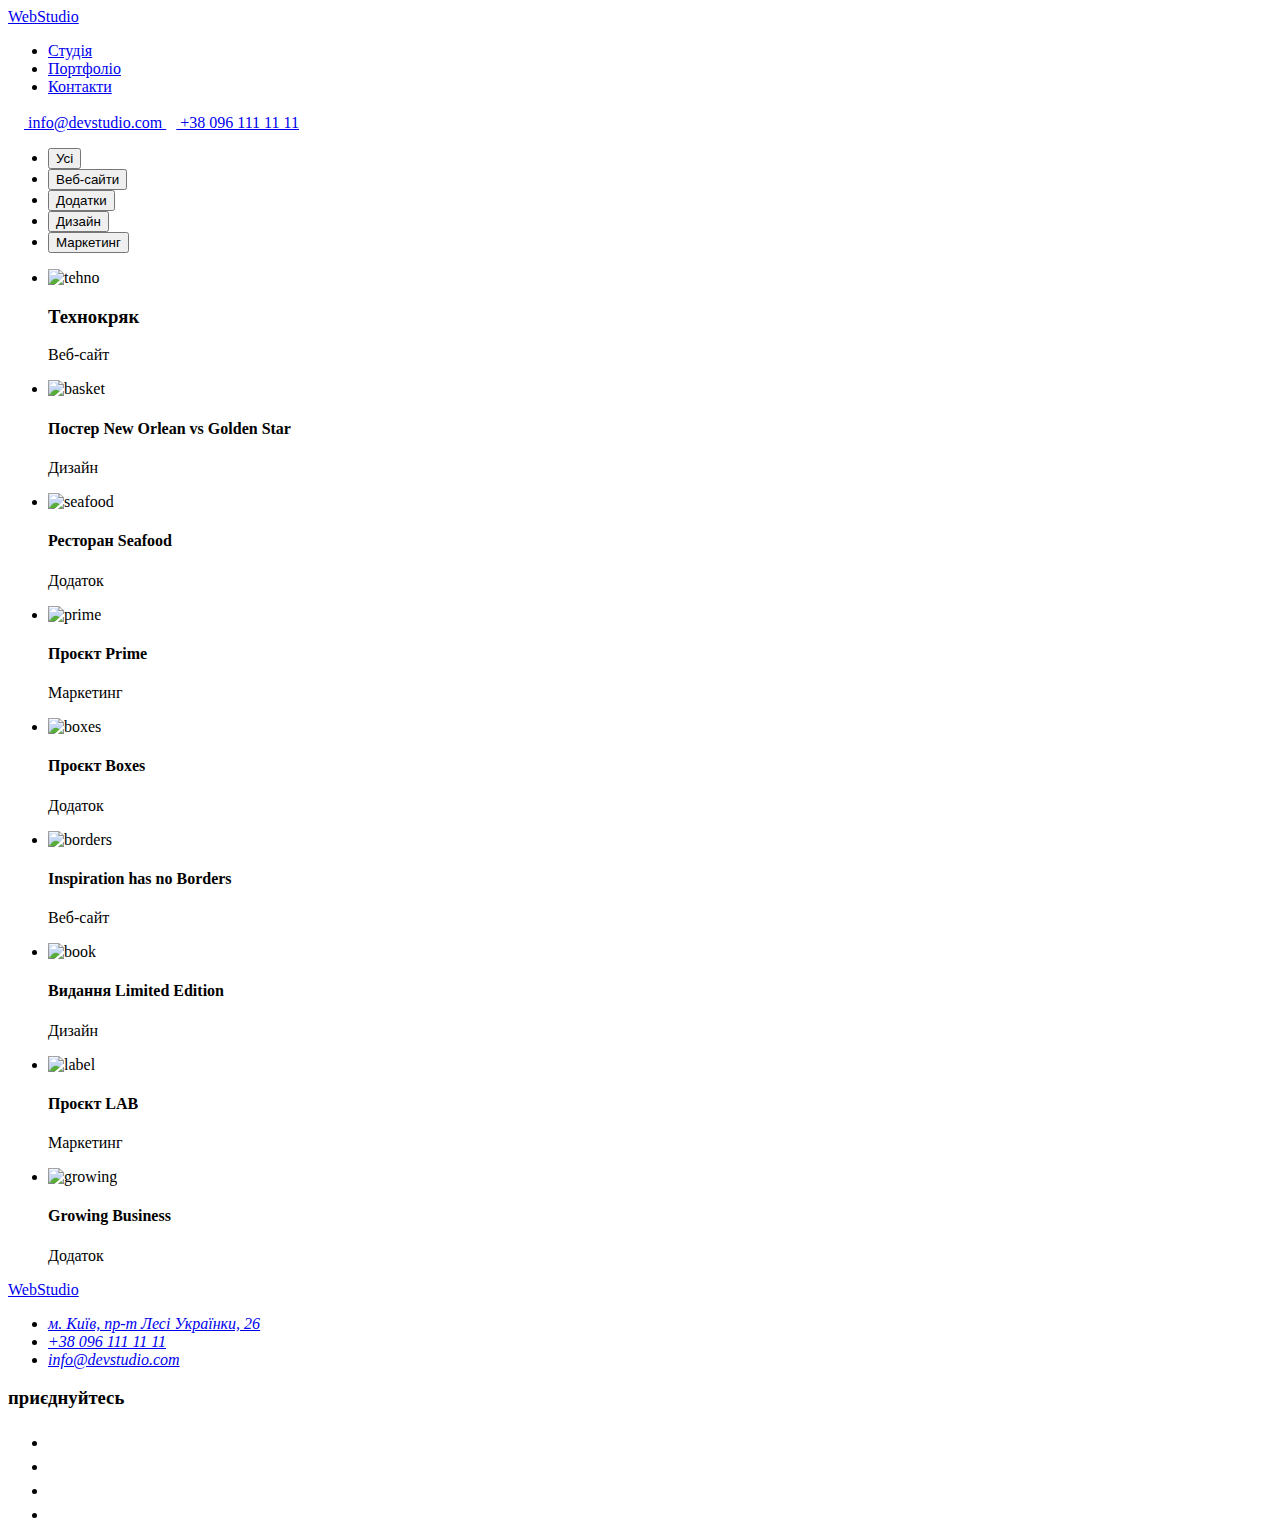
==== portfolio.html @ 0355d7f3 "Add files via upload" ====
<!DOCTYPE html>
<html lang="en">
  <head>
    <meta charset="UTF-8" />
    <meta http-equiv="X-UA-Compatible" content="IE=edge" />
    <meta name="viewport" content="width=device-width, initial-scale=1.0" />
    <title>Portfolio</title>
    <!--modern normalize-->
    <link
      rel="stylesheet"
      href="https://cdnjs.cloudflare.com/ajax/libs/modern-normalize/1.1.0/modern-normalize.min.css"
      integrity="sha512-wpPYUAdjBVSE4KJnH1VR1HeZfpl1ub8YT/NKx4PuQ5NmX2tKuGu6U/JRp5y+Y8XG2tV+wKQpNHVUX03MfMFn9Q=="
      crossorigin="anonymous"
      referrerpolicy="no-referrer" />
    <!-- <link rel="stylesheet" href="./css/normalize.css" /> -->

    <!--custom styles-->
    <link rel="stylesheet" href="./css/styles.css" />
    <!--fonts-family-->
    <link rel="preconnect" href="https://fonts.googleapis.com" />
    <link rel="preconnect" href="https://fonts.gstatic.com" crossorigin />
    <link
      href="https://fonts.googleapis.com/css2?family=Raleway:wght@700&family=Roboto:wght@400;500;700;900&display=swap"
      rel="stylesheet" />
  </head>
  <body>
    <!--шапка-->
    <header class="header">
      <div class="container">
        <div class="header-container">
          <a class="logo" href="index.html">Web<span class="logo-header">Studio</span></a>
          <nav>
            <ul class="nav-list">
              <li class="nav-item"><a href="./index.html" class="nav-link">Студія</a></li>
              <li class="nav-item">
                <a href="./portfolio.html" class="nav-link curent">Портфоліо</a>
              </li>
              <li class="nav-item"><a href="./index.html" class="nav-link">Контакти</a></li>
            </ul>
          </nav>
          <div class="header-group">
            <a href="info@devstudio.com" class="info">
              <svg class="header-logo" width="16" height="12">
                <use href="./img/symbol-defs.svg#icon-envelope"></use>
              </svg>

              info@devstudio.com
            </a>
            <a href="tel:+380961111111" class="tel">
              <svg class="header-logo" width="10" height="16">
                <use href="./img/symbol-defs.svg#icon-smartphone"></use>
              </svg>

              +38 096 111 11 11</a
            >
          </div>
        </div>
      </div>
    </header>

    <!--portfolio-->

    <main>
      <section class="section">
        <div class="container">
          <!-- <h1>filters</h1> -->
          <ul class="list-filters">
            <li><button type="button" class="portfolio-btn">Усі</button></li>
            <li><button type="button" class="portfolio-btn">Веб-сайти</button></li>
            <li><button type="button" class="portfolio-btn">Додатки</button></li>
            <li><button type="button" class="portfolio-btn">Дизайн</button></li>
            <li><button type="button" class="portfolio-btn">Маркетинг</button></li>
          </ul>
          <!-- <h2>portfolio</h2> -->
          <ul class="list-portfolio">
            <li>
              <div class="cards">
                <img src="./img/tehno.png" alt="tehno" />
                <div class="about-portfolio">
                  <h3 class="example">Технокряк</h3>
                  <p class="example-item">Веб-сайт</p>
                </div>
              </div>
            </li>
            <li>
              <div class="cards">
                <img src="./img/basket.png" alt="basket" />
                <div class="about-portfolio">
                  <h4 class="example">Постер New Orlean vs Golden Star</h4>
                  <p class="example-item">Дизайн</p>
                </div>
              </div>
            </li>
            <li>
              <div class="cards">
                <img src="./img/seafood.png" alt="seafood" />
                <div class="about-portfolio">
                  <h4 class="example">Ресторан Seafood</h4>
                  <p class="example-item">Додаток</p>
                </div>
              </div>
            </li>
            <li>
              <div class="cards">
                <img src="./img/prime.png" alt="prime" />
                <div class="about-portfolio">
                  <h4 class="example">Проєкт Prime</h4>
                  <p class="example-item">Маркетинг</p>
                </div>
              </div>
            </li>
            <li>
              <div class="cards">
                <img src="./img/boxes.png" alt="boxes" />
                <div class="about-portfolio">
                  <h4 class="example">Проєкт Boxes</h4>
                  <p class="example-item">Додаток</p>
                </div>
              </div>
            </li>
            <li>
              <div class="cards">
                <img src="./img/borders.png" alt="borders" />
                <div class="about-portfolio">
                  <h4 class="example">Inspiration has no Borders</h4>
                  <p class="example-item">Веб-сайт</p>
                </div>
              </div>
            </li>
            <li>
              <div class="cards">
                <img src="./img/book.png" alt="book" />
                <div class="about-portfolio">
                  <h4 class="example">Видання Limited Edition</h4>
                  <p class="example-item">Дизайн</p>
                </div>
              </div>
            </li>
            <li>
              <div class="cards">
                <img src="./img/label.png" alt="label" />
                <div class="about-portfolio">
                  <h4 class="example">Проєкт LAB</h4>
                  <p class="example-item">Маркетинг</p>
                </div>
              </div>
            </li>
            <li>
              <div class="cards">
                <img src="./img/growing.png" alt="growing" />
                <div class="about-portfolio">
                  <h4 class="example">Growing Business</h4>
                  <p class="example-item">Додаток</p>
                </div>
              </div>
            </li>
          </ul>
        </div>
      </section>
    </main>
    <!--на подвале-->
    <footer class="footer">
      <div class="join-items container">
        <div>
          <a class="footer-logo" href="index.html">Web<span class="logo-footer">Studio</span></a>
          <address>
            <ul class="footer-items">
              <li>
                <a
                  class="info-tel-ad"
                  href="https://goo.gl/maps/oGdaYsp25zFcmJvW9"
                  target="_blank"
                  rel="nofolow"
                  >м. Київ, пр-т Лесі Українки, 26</a
                >
              </li>
              <li>
                <a class="info-tel-footer" href="tel:+380961111111">+38 096 111 11 11</a>
              </li>
              <li>
                <a class="info-footer" href="info@devstudio.com">info@devstudio.com</a>
              </li>
            </ul>
          </address>
        </div>
        <div class="join">
          <h3 class="section-join">приєднуйтесь</h3>
          <ul class="sosials-footer">
            <li class="socials-item">
              <a
                class="sosials-link-footer"
                href="htpps://instagram.com"
                target="_blank"
                rel="nooper noreferrer"
                aria-label="Instagram icon">
                <svg class="sosials-icon" width="20" height="20">
                  <use href="./img/symbol-defs.svg#icon-instagram-2"></use>
                </svg>
              </a>
            </li>
            <li class="socials-item">
              <a
                class="sosials-link-footer"
                href="htpps://instagram.com"
                target="_blank"
                rel="nooper noreferrer"
                aria-label="Instagram icon">
                <svg class="sosials-icon" width="20" height="20">
                  <use href="./img/symbol-defs.svg#icon-twitter-1"></use>
                </svg>
              </a>
            </li>
            <li class="socials-item">
              <a
                class="sosials-link-footer"
                href="htpps://instagram.com"
                target="_blank"
                rel="nooper noreferrer"
                aria-label="Instagram icon">
                <svg class="sosials-icon" width="20" height="20">
                  <use href="./img/symbol-defs.svg#icon-facebook-1"></use>
                </svg>
              </a>
            </li>
            <li class="socials-item">
              <a
                class="sosials-link-footer"
                href="htpps://instagram.com"
                target="_blank"
                rel="nooper noreferrer"
                aria-label="Instagram icon">
                <svg class="sosials-icon" width="20" height="20">
                  <use href="./img/symbol-defs.svg#icon-linkedin-1"></use>
                </svg>
              </a>
            </li>
          </ul>
        </div>
      </div>
    </footer>
  </body>
</html>
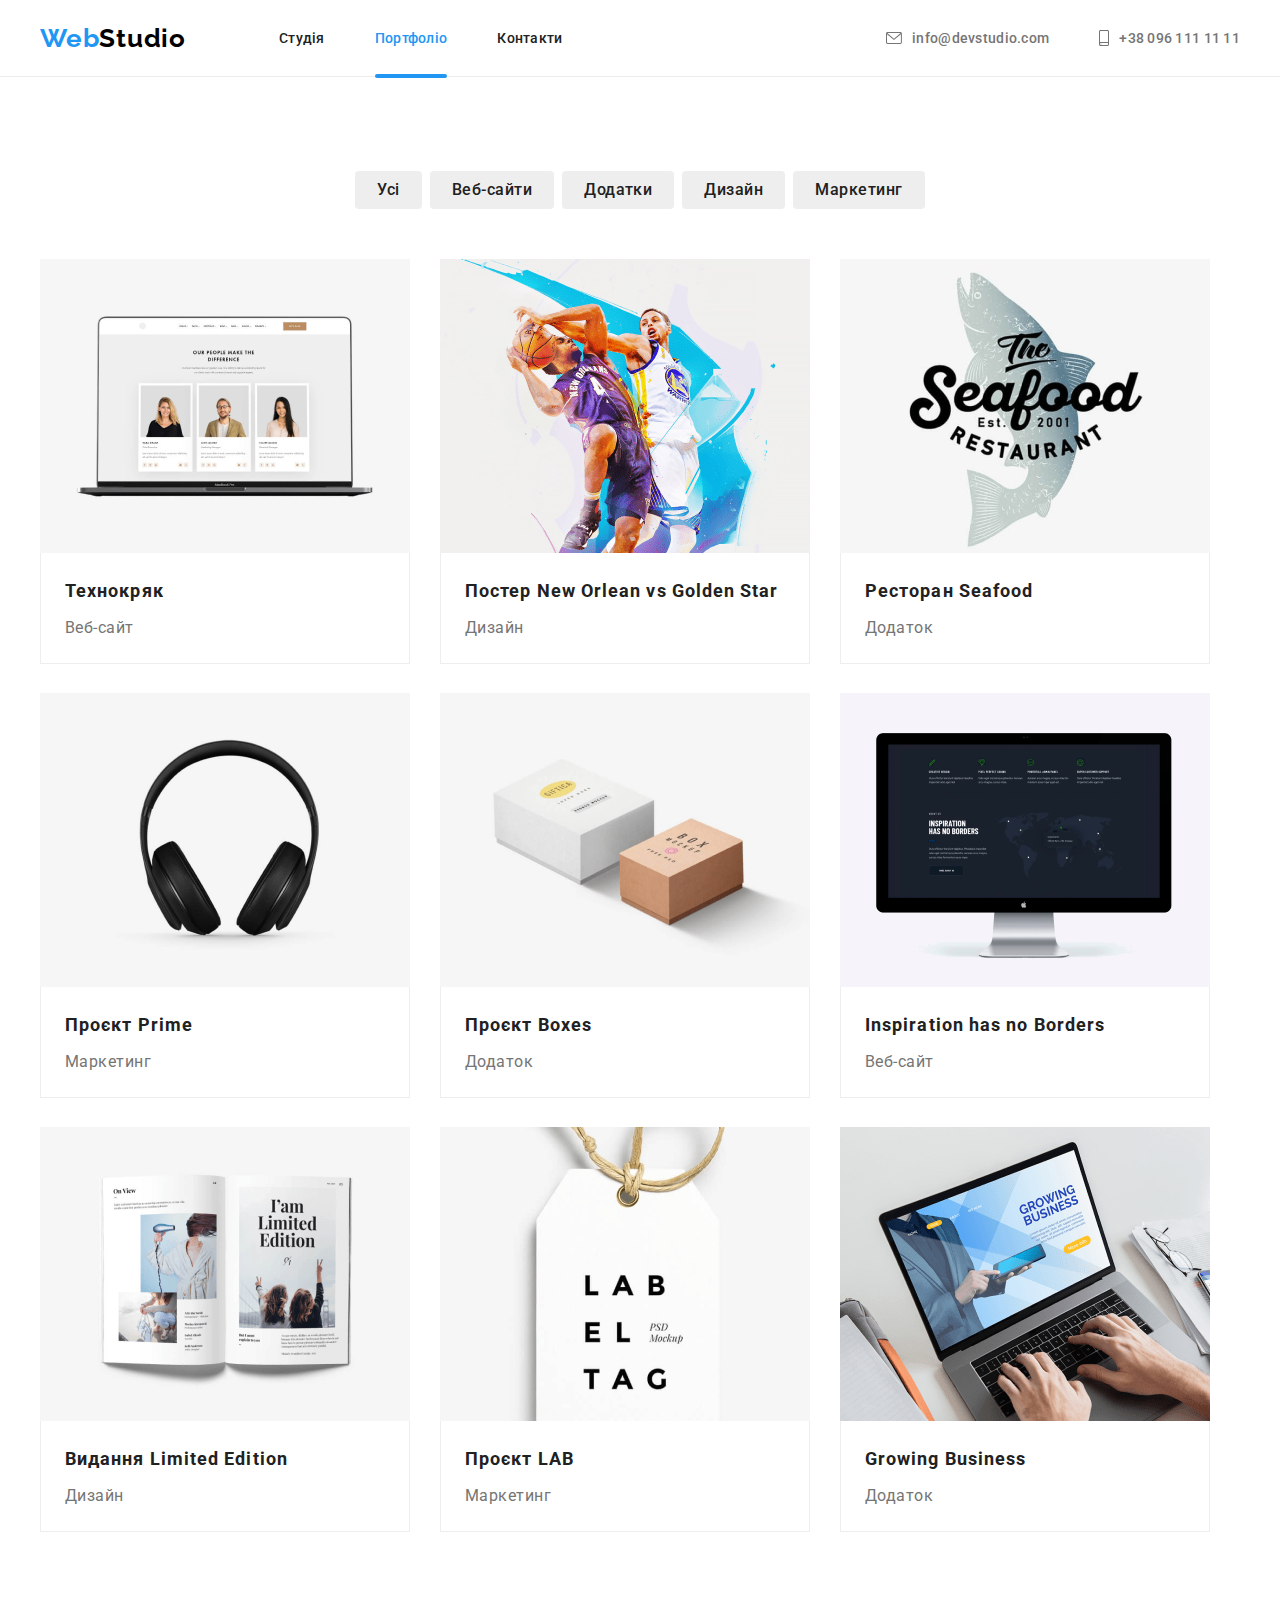
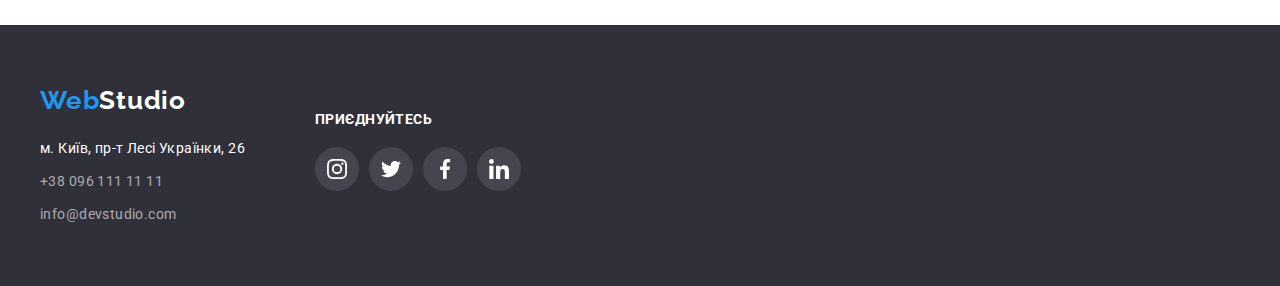
==== commit ff07c8ce: "our work and blue line" ====
--- a/portfolio.html
+++ b/portfolio.html
@@ -33,7 +33,7 @@
             <ul class="nav-list">
               <li class="nav-item"><a href="./index.html" class="nav-link">Студія</a></li>
               <li class="nav-item">
-                <a href="./portfolio.html" class="nav-link curent">Портфоліо</a>
+                <a href="./portfolio.html" class="nav-link curent"><span class="blue-line">Портфоліо</span></a>
               </li>
               <li class="nav-item"><a href="./index.html" class="nav-link">Контакти</a></li>
             </ul>
--- a/css/styles.css
+++ b/css/styles.css
@@ -0,0 +1,684 @@
+/* Убираем внутренние отступы */
+ul,
+ol[class],
+li {
+  padding: 0;
+}
+
+/* Убираем внешние отступы */
+body,
+h1,
+h2,
+h3,
+h4,
+p,
+ul {
+  margin: 0;
+}
+/* убираем отступы у картинок снизу */
+img {
+  max-width: 100%;
+  display: block;
+}
+/*подключение шрифтов,бэкграунд,цвет абзацев*/
+body {
+  background-color: var(--white);
+  color: var(--secondary-text-color);
+  font-family: Roboto, Raleway;
+}
+/*класс контейнер  ограничивает и центрует контент*/
+.container {
+  width: 1200px;
+  margin: 0 auto;
+  padding-left: 15px;
+  padding-right: 15px;
+}
+
+/*класс секция заданы верхние и нижние падинги по 94px,  */
+.section {
+  padding-top: 94px;
+  padding-bottom: 94px;
+}
+
+/*цвет основного  черного текста color: #212121
+цвет вторичного черного текста color: #757575
+задний фон основной темный     background: #2F303A
+белый h1, шапка, studio-logo-footer background: #FFFFFF 
+белый основной background: #F5F5F5
+белый вторичный background: #F5F4FA
+акцент web-logo background: #2196F3
+studio-logo-header #000000
+*/
+:root {
+  --white: #ffffff;
+  --black: #000000;
+  --accent: #2196f3;
+  --background-white: #f5f5f5;
+  --secondary-background-white: #f5f4fa;
+  --hero-footer-background: #2f303a;
+  --primary-text-color: #212121;
+  --secondary-text-color: #757575;
+}
+
+/* убираем точки в списке */
+ul[class],
+ol[class],
+li {
+  list-style: none;
+}
+
+/* шапка */
+
+/*logo*/
+.logo {
+  font-family: 'Raleway';
+  font-style: normal;
+  font-weight: 700;
+  font-size: 26px;
+  line-height: calc(31 / 26);
+  letter-spacing: 0.03em;
+  color: var(--accent);
+  margin-right: 93px;
+}
+.logo-header {
+  font-family: 'Raleway';
+  font-style: normal;
+  font-weight: 700;
+  font-size: 26px;
+  line-height: calc(31 / 26);
+  letter-spacing: 0.03em;
+  color: var(--black);
+}
+
+/* Отменяем подчеркивание у ссылки */
+a {
+  text-decoration: none;
+}
+
+/*---навигация---*/
+.header-container {
+  display: flex;
+  align-items: center;
+  justify-content: center;
+}
+
+.nav-link {
+  font-weight: 500;
+  font-style: normal;
+  font-size: 14px;
+  line-height: calc(16 / 12);
+  letter-spacing: 0.02em;
+  color: var(--primary-text-color);
+
+  display: block;
+}
+.blue-line{
+  position: relative;
+}
+.blue-line::after {
+  content: '';
+  display: block;
+  width: 100%;
+  height: 4px;
+  background-color: #2196f3;
+  border-radius: 2px;
+  top: 44px;
+  position: absolute;
+}
+
+.nav-link:hover,
+.nav-link:focus {
+  color: var(--accent);
+}
+
+.nav-list .nav-link.curent {
+  color: var(--accent);
+}
+
+.header-group {
+  display: flex;
+  align-items: center;
+  gap: 50px;
+  margin-left: auto;
+}
+
+.info {
+  font-family: 'Roboto';
+  font-style: normal;
+  font-weight: 500;
+  font-size: 14px;
+  line-height: calc(16 / 14);
+  letter-spacing: 0.02em;
+  color: var(--secondary-text-color);
+
+  display: flex;
+  align-items: center;
+  gap: 10px;
+  padding-top: 30px;
+  padding-bottom: 30px;
+}
+
+.tel {
+  font-family: 'Roboto';
+  font-style: normal;
+  font-weight: 500;
+  font-size: 14px;
+  line-height: calc(16 / 14);
+  letter-spacing: 0.02em;
+  color: var(--secondary-text-color);
+
+  display: flex;
+  align-items: center;
+  gap: 10px;
+  padding-top: 30px;
+  padding-bottom: 30px;
+}
+
+.info:hover,
+.info:focus {
+  color: var(--accent);
+}
+.tel:hover,
+.tel:focus {
+  color: var(--accent);
+}
+.nav-list {
+  display: flex;
+  align-items: center;
+  gap: 50px;
+  /* margin-right: auto; */
+}
+
+.header {
+  border-bottom: 1px solid #ececec;
+  /* max-width: 1600px; */
+  margin: 0 auto;
+}
+
+.header-logo {
+  fill: currentColor;
+}
+
+/*--hero--*/
+.post-title {
+  max-width: 696px;
+  align-items: center;
+  font-weight: 900;
+  font-size: 44px;
+  line-height: calc(60 / 44);
+  margin-bottom: 30px;
+  margin: 0 auto;
+  text-align: center;
+  letter-spacing: 0.06em;
+  text-transform: uppercase;
+  color: var(--white);
+}
+.hero {
+  text-align: center;
+
+  background-image: linear-gradient(rgba(47, 48, 58, 0.4), rgba(47, 48, 58, 0.4)),
+    url(../img/hero-bg.png);
+  background-color: #c4c4c4;
+  /* background-image: url(../img/hero-bg.png); */
+  background-position: center;
+  background-repeat: no-repeat;
+  background-size: cover;
+
+  padding-top: 200px;
+  padding-bottom: 200px;
+
+  max-width: 1600px;
+  margin: 0 auto;
+}
+
+/*---кнопка---*/
+
+.hero-button {
+  font-family: 'Roboto';
+  font-style: normal;
+  font-weight: 700;
+  font-size: 16px;
+  line-height: calc(30 / 16);
+
+  display: inline-block;
+  align-items: center;
+  text-align: center;
+  letter-spacing: 0.06em;
+  border-radius: 4px;
+  padding: 10px 32px;
+  min-width: 216px;
+  height: 50px;
+  box-shadow: 0px 4px 4px rgba(0, 0, 0, 0.15);
+  /* margin-bottom: 200px; */
+  margin-top: 30px;
+  color: var(--white);
+  border: none;
+  background-color: var(--accent);
+  cursor: pointer;
+}
+.hero-button:hover,
+.hero-button:focus {
+  color: var(--primary-text-color);
+}
+/*---особливости---*/
+.box-ander-hero {
+  width: 270px;
+  height: 120px;
+  /* padding: 25px 100px; */
+
+  background-color: #f5f4fa;
+  border-radius: 4px;
+  margin-bottom: 30px;
+  display: flex;
+  gap: 30px;
+  align-items: center;
+  justify-content: center;
+}
+
+.peculiarities {
+  padding-top: 94px;
+}
+
+.list {
+  display: flex;
+  gap: 30px;
+}
+
+.ander-hero-logo {
+  /* margin: 0 auto; */
+}
+
+.list-item {
+  display: flex;
+  gap: 30px; /* padding-bottom: 94px; */
+}
+.section-title {
+  font-weight: 700;
+  font-size: 14px;
+  line-height: calc(16 / 14);
+  letter-spacing: 0.03em;
+  text-transform: uppercase;
+  margin-bottom: 10px;
+
+  color: var(--primary-text-color);
+}
+.section-title-item {
+  font-weight: 400;
+  font-size: 14px;
+  line-height: calc(24 / 14);
+  letter-spacing: 0.03em;
+  color: var(--secondary-text-color);
+}
+
+
+/* -------чим ми займаэмося------- */
+
+.our-work{
+  padding-top: 27px;
+  padding-bottom:27px ;
+ font-weight: 700;
+font-size: 14px;
+line-height: 16px;
+text-align: center;
+letter-spacing: 0.03em;
+text-transform: uppercase;
+
+color: var(--white);
+background: rgba(47, 48, 58, 0.8);
+ position: absolute;
+ bottom: 0px;
+ right: 0px;
+ left: 0px;
+ margin: 0;
+
+
+}
+.thumb{
+  position: relative;
+}
+
+
+/*--фото  та бригада--*/
+
+.team {
+  background-color: var(--secondary-background-white);
+}
+.cards-team {
+  background: var(--white);
+
+  box-shadow: 0px 1px 3px rgba(0, 0, 0, 0.12), 0px 1px 1px rgba(0, 0, 0, 0.14),
+    0px 2px 1px rgba(0, 0, 0, 0.2);
+  border-radius: 0px 0px 4px 4px;
+}
+
+.title-studio {
+  font-weight: 700;
+  font-size: 36px;
+  line-height: calc(42 / 36);
+  text-align: center;
+  letter-spacing: 0.03em;
+  box-sizing: border-box;
+  color: var(--black);
+  margin-bottom: 50px;
+}
+
+.section-unit-work {
+  font-weight: 400;
+  font-size: 16px;
+  line-height: calc(19 / 16);
+  text-align: center;
+  letter-spacing: 0.03em;
+  margin-bottom: 16px;
+
+  color: var(--secondary-text-color);
+  /* margin-bottom: 30px; */
+}
+.section-unit {
+  font-weight: 500;
+  font-size: 16px;
+  line-height: calc(19 / 16);
+  text-align: center;
+  letter-spacing: 0.03em;
+
+  color: var(--primary-text-color);
+  /* margin-top: 30px; */
+  margin-bottom: 10px;
+}
+
+.about-unit {
+  padding: 30px 0;
+}
+
+.sosials {
+  display: flex;
+  justify-content: center;
+  align-items: center;
+  gap: 10px;
+  fill: #afb1b8;
+}
+
+.sosials-link {
+  display: flex;
+  justify-content: center;
+  align-items: center;
+  gap: 10px;
+  width: 44px;
+  height: 44px;
+  border-radius: 50%;
+  background-color: var(--white);
+  color: #afb1b8;
+}
+
+.sosials-link:hover,
+.sosials-link:focus {
+  background-color: var(--accent);
+  color: var(--white);
+}
+
+.sosials-icon {
+  fill: currentColor;
+}
+
+/* ------Постійні клієнти------ */
+
+.list-client {
+  display: flex;
+  gap: 30px;
+}
+
+.client-link {
+  /* box-sizing: border-box; */
+  /* padding: 16px 32px;  */
+  display: flex;
+  align-items: center;
+  justify-content: center;
+  width: 170px;
+  height: 92px;
+  border: 1px solid #afb1b8;
+  border-radius: 4px;
+}
+
+.client-link:hover > .client-logo-symbol,
+.client-link:focus > .client-logo-symbol {
+  fill: #2196f3;
+}
+
+.client-link:hover,
+.client-link:focus {
+  border-color: #2196f3;
+}
+/* .client-logo:hover,
+.client-logo:focus {
+  border-color: #2196f3;
+  
+}  */
+
+.client-logo-symbol {
+  fill: #afb1b8;
+}
+
+/* .client-logo-symbol:hover,
+.client-logo-symbol:focus {
+  fill:#2196f3 ;
+}  */
+
+/* .client-link:hover.client-logo-symbol{
+  fill: #2196f3;
+}
+.client-link:focus
+ {
+  
+  fill: #2196f3;
+  border-color: #2196f3; 
+} */
+
+/*----footer----*/
+
+.footer {
+  background-color: var(--hero-footer-background);
+  padding-top: 60px;
+  padding-bottom: 60px;
+}
+/* 
+.footer-items {
+  margin: 0;
+} */
+
+.footer-logo {
+  font-family: 'Raleway';
+  font-style: normal;
+  font-weight: 700;
+  font-size: 26px;
+  line-height: calc(31 / 26);
+  letter-spacing: 0.03em;
+  color: var(--accent);
+  /* padding-top: 60px; */
+  margin-bottom: 20px;
+  display: block;
+}
+.logo-footer {
+  font-family: 'Raleway';
+  font-style: normal;
+  font-weight: 700;
+  font-size: 26px;
+  line-height: calc(31 / 26);
+  letter-spacing: 0.03em;
+  color: var(--white);
+}
+
+.info-tel-ad {
+  font-style: normal;
+  font-weight: 400;
+  font-size: 14px;
+  line-height: calc(24 / 14);
+  letter-spacing: 0.03em;
+  color: var(--white);
+  /* margin-bottom: 9px; */
+  display: block;
+}
+.info-tel-footer {
+  font-style: normal;
+  font-weight: 400;
+  font-size: 14px;
+  line-height: calc(24 / 14);
+  letter-spacing: 0.03em;
+
+  color: rgba(255, 255, 255, 0.6);
+  /* margin-bottom: 9px; */
+  display: block;
+}
+
+.info-footer {
+  font-style: normal;
+  font-weight: 400;
+  font-size: 14px;
+  line-height: calc(24 / 14);
+  letter-spacing: 0.03em;
+
+  color: rgba(255, 255, 255, 0.6);
+  /* padding-bottom: 60px; */
+  display: block;
+}
+
+.footer ul li:not(:last-child) {
+  margin-bottom: 9px;
+}
+
+.info-tel-ad:hover,
+.info-tel-ad:focus,
+.info-tel-footer:hover,
+.info-tel-footer:focus,
+.info-footer:focus,
+.info-footer:hover {
+  color: var(--accent);
+}
+
+.join {
+}
+
+.section-join {
+  font-weight: 700;
+  font-size: 14px;
+  line-height: 16px;
+  letter-spacing: 0.03em;
+  text-transform: uppercase;
+
+  color: #ffffff;
+  margin-bottom: 20px;
+}
+
+.join-items {
+  /* padding-top: 60px;
+  padding-bottom: 60px; */
+  display: flex;
+  gap: 70px;
+  align-items: center;
+}
+
+.sosials-footer {
+  display: flex;
+  justify-content: center;
+  gap: 10px;
+  fill: #afb1b8;
+}
+
+.sosials-link-footer {
+  display: flex;
+  justify-content: center;
+  align-items: center;
+  gap: 10px;
+  width: 44px;
+  height: 44px;
+  border-radius: 50%;
+  background-color: rgba(255, 255, 255, 0.1);
+  color: var(--white);
+}
+
+.sosials-link-footer:hover,
+.sosials-link-footer:focus {
+  background-color: var(--accent);
+  color: var(--white);
+}
+/*---------------------------------------------------------------------*/
+/*portfolio.html*/
+
+.list-filters {
+  display: flex;
+  justify-content: center;
+  gap: 8px;
+  /* padding-top: 94px; */
+  margin-bottom: 50px;
+  margin-top: 0px;
+}
+
+.list-portfolio {
+  display: flex;
+  flex-wrap: wrap;
+  gap: 30px;
+  margin: 0px;
+  /* padding-bottom: 94px; */
+}
+
+/*button*/
+.portfolio-btn {
+  font-family: 'Roboto';
+  font-weight: 500;
+  font-size: 16px;
+  line-height: calc(26 / 16);
+  text-align: center;
+  letter-spacing: 0.03em;
+  color: var(--primary-text-color);
+  background: #eeeeee;
+  border: none;
+  cursor: pointer;
+  border-radius: 4px;
+  padding: 5.88px 22px;
+}
+.portfolio-btn:hover,
+.portfolio-btn:focus {
+  color: var(--white);
+  background-color: var(--accent);
+  box-shadow: 0px 3px 1px rgba(0, 0, 0, 0.1), 0px 1px 2px rgba(0, 0, 0, 0.08),
+    0px 2px 2px rgba(0, 0, 0, 0.12);
+  border-radius: 4px;
+}
+
+.cards {
+  background-color: #ffffff;
+  width: 370px;
+  height: 404px;
+}
+
+.about-portfolio {
+  padding-top: 20px;
+  padding-bottom: 20px;
+  padding-left: 24px;
+  border-bottom: 1px solid #eeeeee;
+  border-left: 1px solid #eeeeee;
+  border-right: 1px solid #eeeeee;
+  background-color: var(--white);
+}
+
+.cards:hover,
+.cards:focus {
+  box-shadow: 0px 4px 4px rgba(0, 0, 0, 0.25);
+}
+
+.example {
+  font-weight: 700;
+  font-size: 18px;
+  line-height: calc(36 / 18);
+  letter-spacing: 0.06em;
+  color: var(--primary-text-color);
+  margin-bottom: 4px;
+}
+.example-item {
+  font-weight: 400;
+  font-size: 16px;
+  line-height: calc(30 / 16);
+  letter-spacing: 0.03em;
+  color: var(--secondary-text-color);
+  /* margin-left: 24px; */
+  /* margin-top: 4px; */
+  /* padding-bottom: 20px; */
+}
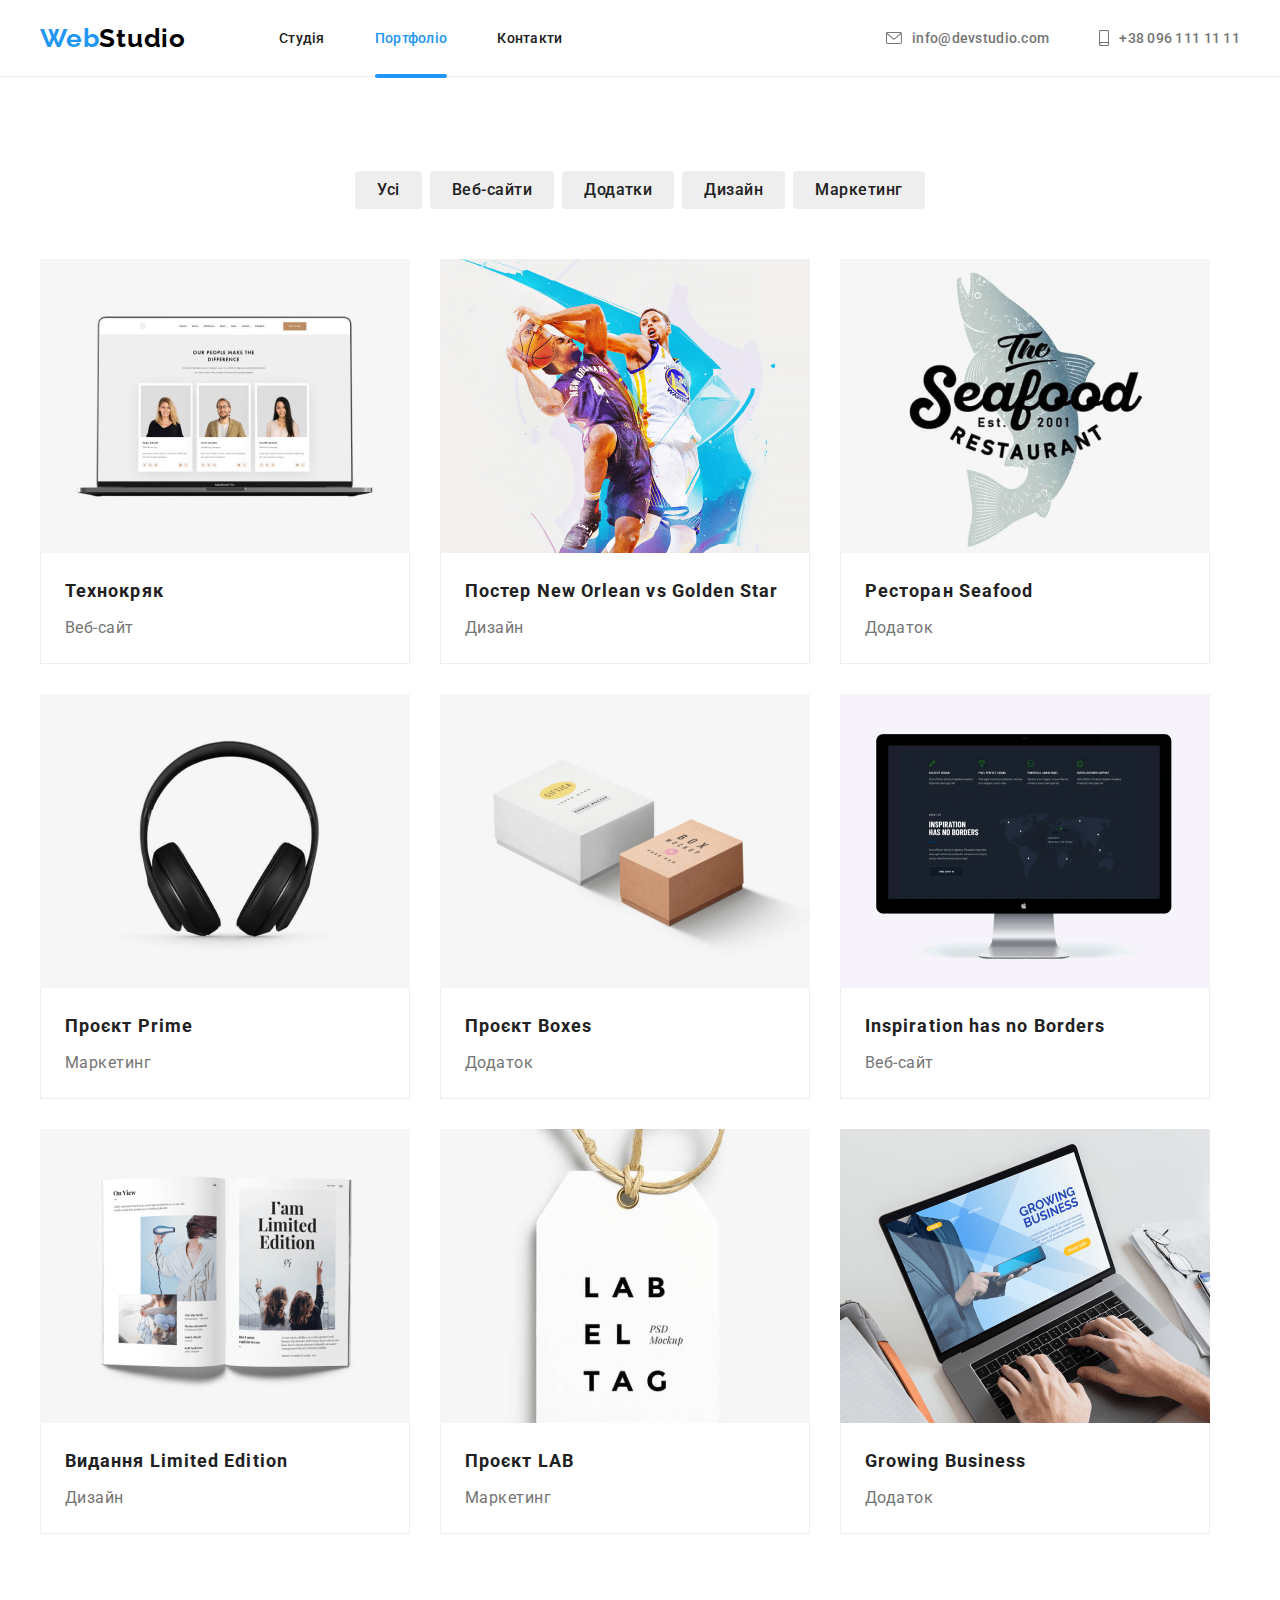
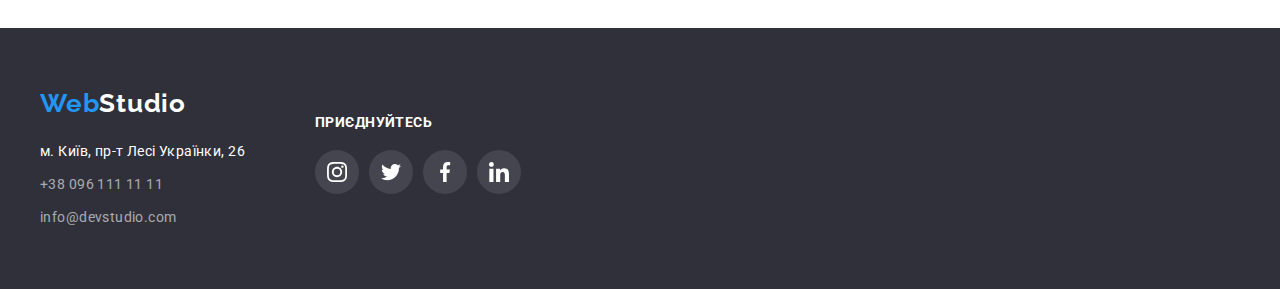
==== commit 5821f4d9: "add modal.js" ====
--- a/portfolio.html
+++ b/portfolio.html
@@ -33,7 +33,9 @@
             <ul class="nav-list">
               <li class="nav-item"><a href="./index.html" class="nav-link">Студія</a></li>
               <li class="nav-item">
-                <a href="./portfolio.html" class="nav-link curent"><span class="blue-line">Портфоліо</span></a>
+                <a href="./portfolio.html" class="nav-link curent"
+                  ><span class="blue-line">Портфоліо</span></a
+                >
               </li>
               <li class="nav-item"><a href="./index.html" class="nav-link">Контакти</a></li>
             </ul>
@@ -84,7 +86,16 @@
             </li>
             <li>
               <div class="cards">
-                <img src="./img/basket.png" alt="basket" />
+                <div class="box">
+                  <img src="./img/basket.png" alt="basket" />
+                  <div class="overlay">
+                    <p>
+                      Ресурс пропонує комплексні пропозиції з різним рівнем функціоналу та сервісів.
+                      Все це дозволить відвідувачу отримати вичерпні відомості про компанію чи
+                      приватну особу.
+                    </p>
+                  </div>
+                </div>
                 <div class="about-portfolio">
                   <h4 class="example">Постер New Orlean vs Golden Star</h4>
                   <p class="example-item">Дизайн</p>
@@ -238,5 +249,6 @@
         </div>
       </div>
     </footer>
+    <script src="./js/modal.js"></script>
   </body>
 </html>
--- a/css/styles.css
+++ b/css/styles.css
@@ -643,13 +643,55 @@
   border-radius: 4px;
 }
 
-.cards {
+.box {
   background-color: #ffffff;
   width: 370px;
-  height: 404px;
-}
+  /* height: 404px; */
+  position: relative;
+  overflow: hidden;
+}
+
+ .cards:hover > .box > .overlay 
+ {
+  transform: translatey(0);
+}
+
+
+.overlay {
+  position: absolute;
+  top: 0;
+  left: 0;
+  width: 100%;
+  height: 100%;
+  background-color:rgba(33, 150, 243, 0.9);;
+
+  transform: translatey(100%);
+  transition: transform 250ms cubic-bezier(0.4, 0, 0.2, 1)  ;
+}
+
+.overlay > p {
+  color: #fff;
+  padding: 63px 24px;
+  margin: 0;
+  font-weight: 400;
+  font-size: 18px;
+  line-height: 28px;
+  letter-spacing: 0.03em;
+   
+  color: #FFFFFF;
+
+}
+
+ /* .overlay code { 
+  display: inline-block;
+  padding: 2px 4px;
+  border-radius: 2px;
+  background-color: #fff;
+  color: #2a2a2a;
+} */
 
 .about-portfolio {
+
   padding-top: 20px;
   padding-bottom: 20px;
   padding-left: 24px;
